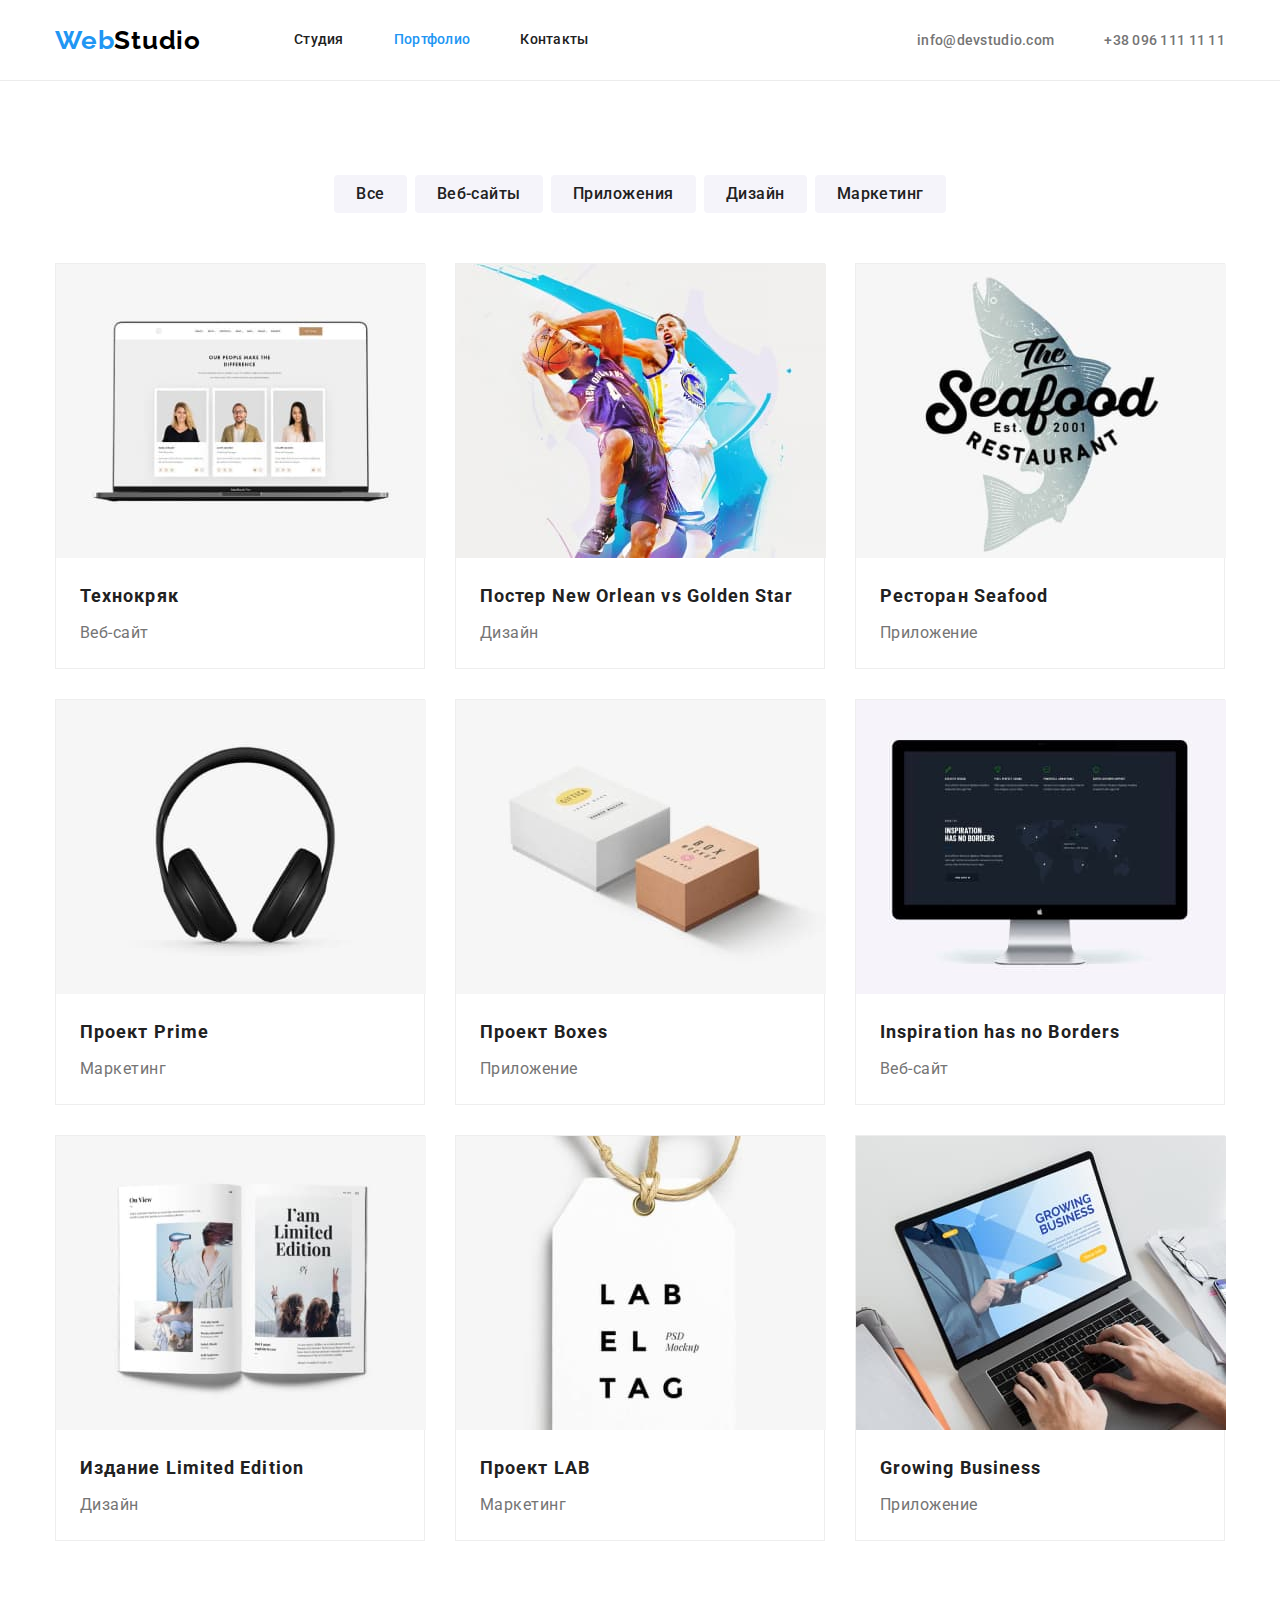
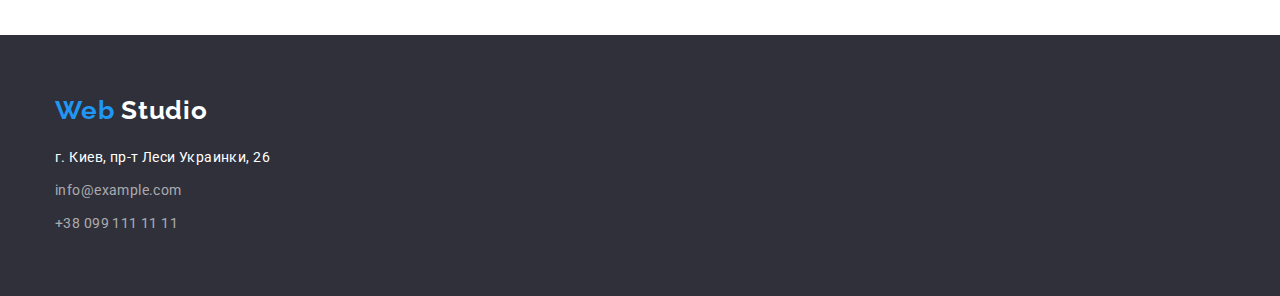
==== portfolio.html @ 49284ab3 "добавил фон в герое и список для иконок в команде" ====
<!DOCTYPE html>
<html lang="ru">
  <head>
    <meta charset="UTF-8" />
    <meta http-equiv="X-UA-Compatible" content="IE=edge" />
    <meta name="viewport" content="width=device-width, initial-scale=1.0" />
    <title>Document</title>
    <link rel="preconnect" href="https://fonts.googleapis.com" />
    <link rel="preconnect" href="https://fonts.gstatic.com" crossorigin />
    <link
      href="https://fonts.googleapis.com/css2?family=Raleway:wght@700&family=Roboto:wght@400;500;700;900&display=swap"
      rel="stylesheet"
    />
    <link
      rel="stylesheet"
      href="https://cdnjs.cloudflare.com/ajax/libs/modern-normalize/1.1.0/modern-normalize.min.css"
    />
    <link rel="stylesheet" href="./css/styles.css" />
  </head>
  <body>
    <!--ШАПКА-->
    <header class="header">
      <div class="container">
        <a class="header-link-main link" href=""
          >Web<span class="header-color">Studio</span></a
        >
        <nav class="header-navigation">
          <ul class="header-list list">
            <li class="header-item">
              <a class="header-link link" href="./index.html">Студия</a>
            </li>
            <li class="header-item">
              <a class="header-link link current" href="">Портфолио</a>
            </li>
            <li class="header-item">
              <a class="header-link link" href="">Контакты</a>
            </li>
          </ul>
        </nav>
        <ul class="header-list-contacts list">
          <li>
            <a class="header-link-mail link" href="">info@devstudio.com</a>
          </li>
          <li><a class="header-link-tel link" href="">+38 096 111 11 11</a></li>
        </ul>
      </div>
    </header>
    <!--ПОРТФОЛИО-->
    <main>
      <section class="section-portfolio">
        <div class="container">
          <h1 class="visually-hidden">Портфолио</h1>
          <ul class="section-portfolio-list list">
            <li class="section-portfolio-item">
              <button class="section-portfolio-btn" type="button">Все</button>
            </li>
            <li class="section-portfolio-item">
              <button class="section-portfolio-btn" type="button">
                Веб-сайты
              </button>
            </li>
            <li class="section-portfolio-item">
              <button class="section-portfolio-btn" type="button">
                Приложения
              </button>
            </li>
            <li class="section-portfolio-item">
              <button class="section-portfolio-btn" type="button">
                Дизайн
              </button>
            </li>
            <li class="section-portfolio-item">
              <button class="section-portfolio-btn" type="button">
                Маркетинг
              </button>
            </li>
          </ul>
        </div>
        <div class="container">
          <ul class="section-portfolio-list-second list">
            <li class="section-portfolio-item-second">
              <a class="section-portfolio-link link" href="">
                <img
                  class="section-portfolio-item-photo"
                  src="./img/portfolio-img1.jpg"
                  alt="ноутбук"
                  width="370"
                />
                <div class="portfolio-name">
                  <h2 class="section-portfolio-title">Технокряк</h2>
                  <p class="section-portfolio-text">Веб-сайт</p>
                </div>
              </a>
            </li>
            <li class="section-portfolio-item-second">
              <a class="section-portfolio-link link" href="">
                <img
                  class="section-portfolio-item-photo"
                  src="./img/portfolio-img2.jpg"
                  alt="баскетболисты"
                  width="370"
                />
                <div class="portfolio-name">
                  <h2 class="section-portfolio-title">
                    Постер New Orlean vs Golden Star
                  </h2>
                  <p class="section-portfolio-text">Дизайн</p>
                </div>
              </a>
            </li>

            <li class="section-portfolio-item-second">
              <a class="section-portfolio-link link" href="">
                <img
                  class="section-portfolio-item-photo"
                  src="./img/portfolio-img3.jpg"
                  alt="название ресторана"
                  width="370"
                />
                <div class="portfolio-name">
                  <h2 class="section-portfolio-title">Ресторан Seafood</h2>
                  <p class="section-portfolio-text">Приложение</p>
                </div>
              </a>
            </li>
            <li class="section-portfolio-item-second">
              <a class="section-portfolio-link link" href="">
                <img
                  class="section-portfolio-item-photo"
                  src="./img/portfolio-img4.jpg"
                  alt="наушники"
                  width="370"
                />
                <div class="portfolio-name">
                  <h2 class="section-portfolio-title">Проект Prime</h2>
                  <p class="section-portfolio-text">Маркетинг</p>
                </div>
              </a>
            </li>
            <li class="section-portfolio-item-second">
              <a class="section-portfolio-link link" href="">
                <img
                  class="section-portfolio-item-photo"
                  src="./img/portfolio-img5.jpg"
                  alt="коробки"
                  width="370"
                />
                <div class="portfolio-name">
                  <h2 class="section-portfolio-title">Проект Boxes</h2>
                  <p class="section-portfolio-text">Приложение</p>
                </div>
              </a>
            </li>
            <li class="section-portfolio-item-second">
              <a class="section-portfolio-link link" href="">
                <img
                  class="section-portfolio-item-photo"
                  src="./img/portfolio-img6.jpg"
                  alt="монитор"
                  width="370"
                />
                <div class="portfolio-name">
                  <h2 class="section-portfolio-title">
                    Inspiration has no Borders
                  </h2>
                  <p class="section-portfolio-text">Веб-сайт</p>
                </div>
              </a>
            </li>
            <li class="section-portfolio-item-second">
              <a class="section-portfolio-link link" href="">
                <img
                  class="section-portfolio-item-photo"
                  src="./img/portfolio-img7.jpg"
                  alt="книга"
                  width="370"
                />
                <div class="portfolio-name">
                  <h2 class="section-portfolio-title">
                    Издание Limited Edition
                  </h2>
                  <p class="section-portfolio-text">Дизайн</p>
                </div>
              </a>
            </li>
            <li class="section-portfolio-item-second">
              <a class="section-portfolio-link link" href="">
                <img
                  class="section-portfolio-item-photo"
                  src="./img/portfolio-img8.jpg"
                  alt="лейба"
                  width="370"
                />
                <div class="portfolio-name">
                  <h2 class="section-portfolio-title">Проект LAB</h2>
                  <p class="section-portfolio-text">Маркетинг</p>
                </div>
              </a>
            </li>
            <li class="section-portfolio-item-second">
              <a class="section-portfolio-link link" href="">
                <img
                  class="section-portfolio-item-photo"
                  src="./img/portfolio-img9.jpg"
                  alt="макбук"
                  width="370"
                />
                <div class="portfolio-name">
                  <h2 class="section-portfolio-title">Growing Business</h2>
                  <p class="section-portfolio-text">Приложение</p>
                </div>
              </a>
            </li>
          </ul>
        </div>
      </section>
    </main>
    <!--ПОДВАЛ-->
    <footer class="footer">
      <div class="container">
        <a class="footer-link-main link" href=""
          >Web <span class="footer-color">Studio</span></a
        >
        <address>
          <a
            class="footer-link-address link"
            href="https://goo.gl/maps/H8JGHKrWeRsaUYGS6"
            target="_blank"
            rel="noopener noindex nofollow"
            >г. Киев, пр-т Леси Украинки, 26</a
          >
        </address>
        <ul class="footer-list list">
          <li>
            <a class="footer-link-mail link" href="mailto:info@example.com"
              >info@example.com</a
            >
          </li>
          <li>
            <a class="footer-link-tel link" href="tel:+380991111111"
              >+38 099 111 11 11</a
            >
          </li>
        </ul>
      </div>
    </footer>
  </body>
</html>
---- css/styles.css ----
:root {
  --header-color: #2196f3;
  --title-color: #212121;
  --text-color: #757575;
}
body {
  font-family: "Roboto", "Raleway", sans-serif;
  color: #000000;
}

.link {
  text-decoration: none;
}
.list {
  padding: 0;
  margin: 0;
  list-style: none;
}
.container {
  width: 1200px;
  margin: 0 auto;
  padding-left: 15px;
  padding-right: 15px;
}
/* ----------------------ШАПКА-------------------------- */

.header {
  border-bottom: 1px solid #ececec;
}
.header .container {
  display: flex;
  align-items: center;
}
.header-link-main {
  margin-right: 93px;

  font-family: "Raleway";
  font-weight: 700;
  font-size: 26px;
  line-height: 1.19;
  letter-spacing: 0.03em;
  color: var(--header-color);
}
.header-list {
  display: flex;
}
.header-item:not(:last-child) {
  margin-right: 50px;
}
.header-color {
  color: #000000;
}
.header-link {
  padding: 32px 0px;

  display: block;
  font-weight: 500;
  font-size: 14px;
  line-height: 1.14;
  letter-spacing: 0.02em;
  color: #212121;
}
.current {
  color: var(--header-color);
}
.header-link:hover,
.header-link:focus {
  color: var(--header-color);
}

.header-list-contacts {
  display: flex;
  margin-left: auto;
}
.header-link-mail,
.header-link-tel {
  padding: 32px 0px;

  font-family: "Roboto";
  font-style: normal;
  font-weight: 500;
  font-size: 14px;
  line-height: 1.14;
  letter-spacing: 0.02em;
  color: #757575;
}
.header-link-tel {
  margin-left: 50px;
}
.header-link-tel:hover,
.header-link-tel:focus {
  color: var(--header-color);
}
.header-link-mail:hover,
.header-link-mail:focus {
  color: var(--header-color);
}
/* -------------------ЗАКАЗ УСЛУГ------------------ */
.section-service {
  background-color: #2f303a;
  text-align: center;
  padding-top: 200px;
  padding-bottom: 200px;
  background-image: linear-gradient(
      rgba(47, 48, 58, 0.4),
      rgba(47, 48, 58, 0.4)
    ),
    url(../img/hero-dg.jpg);
  background-repeat: no-repeat;
  background-size: cover;
  max-width: 1600px;
  margin: 0 auto;
  background-position: center;
}
.section-service-title {
  margin-top: 0;
  margin-bottom: 30px;
  margin-left: auto;
  margin-right: auto;
  width: 696px;

  font-weight: 900;
  font-size: 44px;
  line-height: 1.36;
  letter-spacing: 0.06em;
  text-transform: uppercase;
  color: #ffffff;
}

.section-service-btn {
  border-radius: 4px;
  padding: 10px 32px;

  font-family: "Roboto";
  font-style: normal;
  font-weight: 700;
  font-size: 16px;
  line-height: 1.88;
  align-items: center;
  letter-spacing: 0.06em;
  cursor: pointer;
  color: #ffffff;
  background-color: #2196f3;
}
.section-service-btn:hover {
  background-color: #188ce8;
}
/* -----------------------СФЕРА ДЕЯТЕЛЬНОСТИ------------------------ */
.visually-hidden {
  position: absolute;
  width: 1px;
  height: 1px;
  margin: -1px;
  border: 0;
  padding: 0;
  white-space: nowarp;
  clip-path: insert(100%);
  clip: rect(0 0 0 0);
  overflow: hidden;
}
.section-reality {
  padding: 94px 0px;
}
.section-reality-list {
  display: flex;
}
.section-reality-title {
  margin-top: 0px;
  margin-bottom: 10px;

  font-weight: 700;
  font-size: 14px;
  line-height: 1.14;
  letter-spacing: 0.03em;
  text-transform: uppercase;
  color: var(--title-color);
}
.section-reality-item {
  width: 270px;
}
.section-reality-item:not(:last-child) {
  margin-right: 30px;
}
.section-reality-text {
  margin-top: 0px;
  margin-bottom: 0px;

  font-size: 14px;
  line-height: 1.71;
  letter-spacing: 0.03em;
  color: var(--text-color);
}
/* ------------------ЧЕМ ЗАНИМАЮТСЯ-------------------------- */
.section-class {
  padding-bottom: 94px;
}
.section-class-list {
  display: flex;
  justify-content: center;
}
.section-class-item:not(:last-child) {
  margin-right: 30px;
}
.section-class-title {
  margin-top: 0;
  margin-bottom: 50px;

  font-weight: 700;
  font-size: 36px;
  line-height: 1.17;
  text-align: center;
  letter-spacing: 0.03em;
  color: var(--title-color);
}
/* --------------------КОМАНДА------------------------------- */
.section-team {
  background-color: #f5f4fa;
  padding: 94px 0px;
}
.section-team-title {
  margin-top: 0;
  margin-bottom: 50px;

  font-weight: 700;
  font-size: 36px;
  line-height: 1.17;
  text-align: center;
  letter-spacing: 0.03em;
  color: var(--title-color);
}
.section-team-list {
  display: flex;
  flex-wrap: wrap;
  margin-left: -30px;
}
.section-team-item {
  width: calc(100% / 4 - 30px);
  margin-left: 30px;
  background: #ffffff;
  box-shadow: 0px 1px 3px rgba(0, 0, 0, 0.12), 0px 1px 1px rgba(0, 0, 0, 0.14),
    0px 2px 1px rgba(0, 0, 0, 0.2);
  border-radius: 0px 0px 4px 4px;
}
.section-team-item-photo {
  display: block;
}
.team-name {
  padding: 30px 0px;
}
.section-team-title-second {
  margin-top: 0;
  margin-bottom: 10px;

  font-weight: 500;
  font-size: 16px;
  line-height: 1.19;
  text-align: center;
  letter-spacing: 0.03em;
  color: var(--title-color);
}
.section-team-text {
  margin-top: 0px;
  margin-bottom: 0px;
  font-size: 16px;
  line-height: 1.19;
  text-align: center;
  letter-spacing: 0.03em;
  color: var(--text-color);
  margin-bottom: 16px;
}
.team-soc-list {
  display: flex;
  justify-content: center;
}
.team-soc-item + .team-soc-item {
  margin-left: 10px;
}
.team-soc-link {
  width: 44px;
  height: 44px;
  background-color: tomato;
  border-radius: 50%;
  display: block;
}
/* ---------------------ПОДВАЛ----------------------------- */
.footer {
  background-color: #2f303a;
  padding-top: 60px;
  padding-bottom: 60px;
}
.footer-link-main {
  display: block;
  margin-top: 0px;
  margin-bottom: 20px;

  font-family: "Raleway";
  font-weight: 700;
  font-size: 26px;
  line-height: 1.19;
  letter-spacing: 0.03em;
  color: #2196f3;
}
.footer-color {
  color: #ffffff;
}
.footer-link-address {
  display: block;
  margin-bottom: 9px;

  font-weight: 400;
  font-size: 14px;
  line-height: 1.71;
  letter-spacing: 0.03em;
  font-style: normal;
  color: #ffffff;
}
.footer-link-mail {
  display: block;
  margin-bottom: 9px;
  font-weight: 400;
  font-size: 14px;
  line-height: 1.71;
  letter-spacing: 0.03em;
  color: rgba(255, 255, 255, 0.6);
}
.footer-link-tel {
  font-weight: 400;
  font-size: 14px;
  line-height: 1.71;
  letter-spacing: 0.03em;
  color: rgba(255, 255, 255, 0.6);
}
/* ----------------ПОРТФОЛИО---------------------- */
.section-portfolio {
  padding: 94px 0px;
}
.section-portfolio-list {
  display: flex;
  justify-content: center;
  margin-bottom: 50px;
}
.section-portfolio-item:not(:last-child) {
  margin-right: 8px;
}
.section-portfolio-btn {
  padding: 6px 22px;

  font-family: "Roboto";
  font-style: normal;
  font-weight: 500;
  font-size: 16px;
  line-height: 1.62;
  text-align: center;
  letter-spacing: 0.03em;
  cursor: pointer;
  color: #212121;
  background: #f5f4fa;
  border-radius: 4px;
  border: #f5f4fa;
}
.section-portfolio-btn:hover,
.section-portfolio-btn:focus {
  color: #ffffff;
  background-color: #2196f3;
}
.section-portfolio-list-second {
  display: flex;
  flex-wrap: wrap;
  margin-left: -30px;
  margin-bottom: -30px;
}
.section-portfolio-item-second {
  width: calc(100% / 3 - 30px);
  margin-left: 30px;
  margin-bottom: 30px;
  background: #ffffff;
  border: 1px solid #eeeeee;
  box-sizing: border-box;
}
.section-portfolio-item-photo {
  display: block;
}
.portfolio-name {
  padding: 20px 24px;
}
.section-portfolio-title {
  margin-top: 0;
  margin-bottom: 4px;

  font-weight: 700;
  font-size: 18px;
  line-height: 2;
  letter-spacing: 0.06em;
  color: var(--title-color);
}
.section-portfolio-text {
  margin-top: 0px;
  margin-bottom: 0px;

  font-size: 16px;
  line-height: 1.88;
  letter-spacing: 0.03em;
  color: var(--text-color);
}
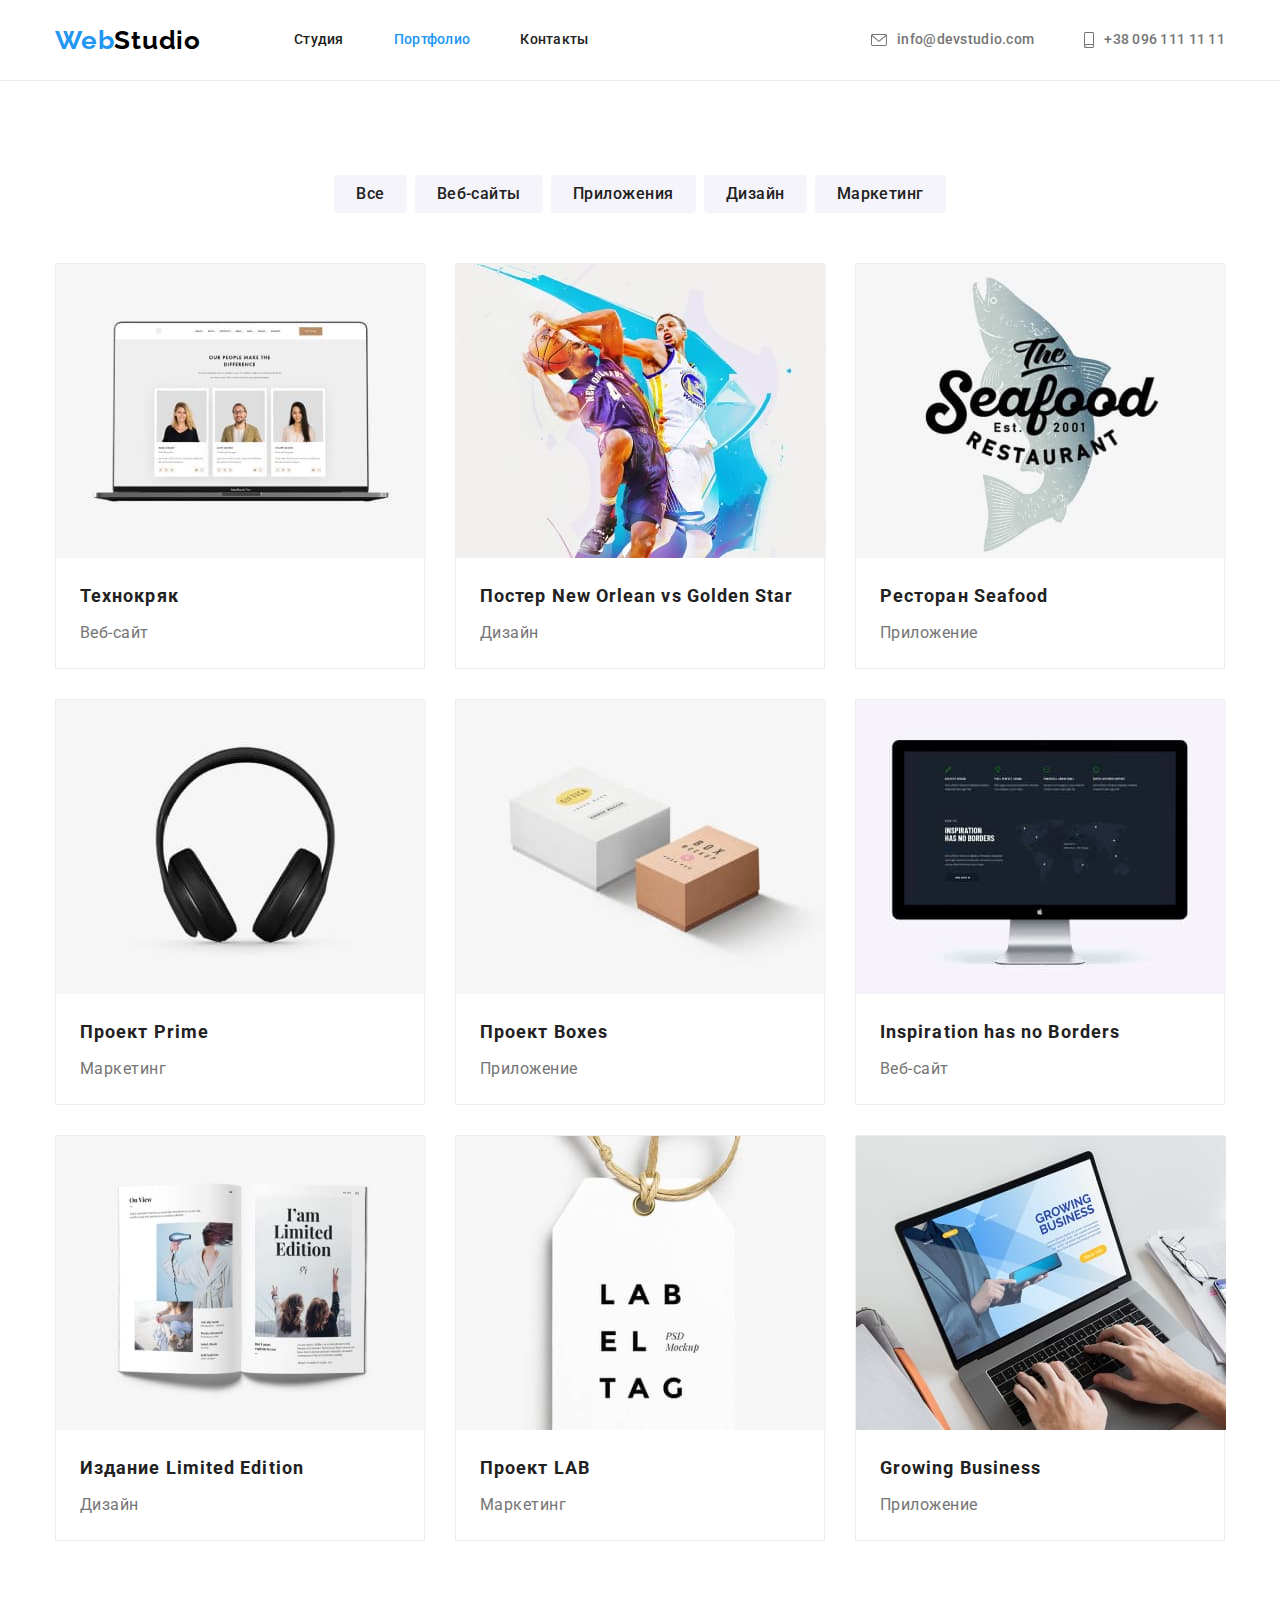
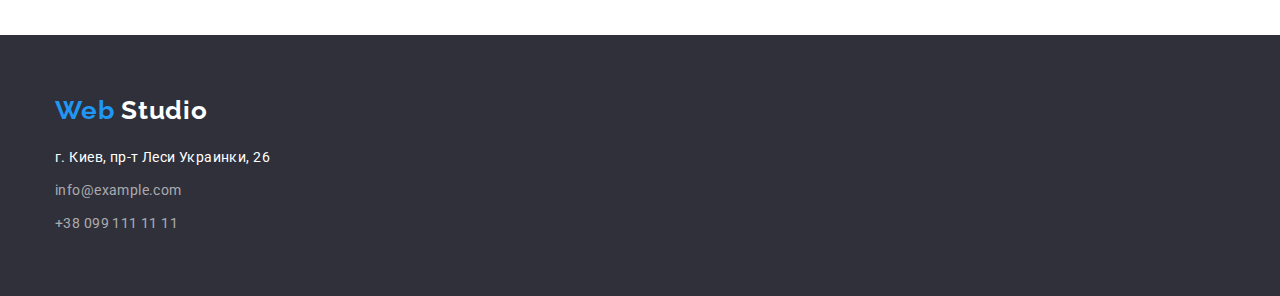
==== commit efdb9bd9: "сделал мейн" ====
--- a/portfolio.html
+++ b/portfolio.html
@@ -39,9 +39,21 @@
         </nav>
         <ul class="header-list-contacts list">
           <li>
-            <a class="header-link-mail link" href="">info@devstudio.com</a>
-          </li>
-          <li><a class="header-link-tel link" href="">+38 096 111 11 11</a></li>
+            <a class="header-link-mail link" href="">
+              <svg class="link-mail-icon" width="16" height="12">
+                <use href="./img/symbol-defs.svg#icon-envelope-hover"></use>
+              </svg>
+              info@devstudio.com</a
+            >
+          </li>
+          <li>
+            <a class="header-link-tel link" href="">
+              <svg class="link-tel-icon" width="10" height="16">
+                <use href="./img/symbol-defs.svg#icon-smartphone"></use>
+              </svg>
+              +38 096 111 11 11</a
+            >
+          </li>
         </ul>
       </div>
     </header>
--- a/css/styles.css
+++ b/css/styles.css
@@ -75,6 +75,9 @@
 .header-link-mail,
 .header-link-tel {
   padding: 32px 0px;
+  display: flex;
+  justify-content: center;
+  align-items: center;
 
   font-family: "Roboto";
   font-style: normal;
@@ -84,8 +87,16 @@
   letter-spacing: 0.02em;
   color: #757575;
 }
+.link-mail-icon {
+  fill: currentColor;
+  margin-right: 10px;
+}
 .header-link-tel {
   margin-left: 50px;
+}
+.link-tel-icon {
+  fill: currentColor;
+  margin-right: 10px;
 }
 .header-link-tel:hover,
 .header-link-tel:focus {
@@ -105,7 +116,7 @@
       rgba(47, 48, 58, 0.4),
       rgba(47, 48, 58, 0.4)
     ),
-    url(../img/hero-dg.jpg);
+    url(../img/hero-bg.jpg);
   background-repeat: no-repeat;
   background-size: cover;
   max-width: 1600px;
@@ -164,6 +175,16 @@
 .section-reality-list {
   display: flex;
 }
+.container-icon {
+  width: 270px;
+  height: 120px;
+  background-color: #f5f4fa;
+  border-radius: 4px;
+  display: flex;
+  justify-content: center;
+  align-items: center;
+  margin-bottom: 30px;
+}
 .section-reality-title {
   margin-top: 0px;
   margin-bottom: 10px;
@@ -278,9 +299,64 @@
 .team-soc-link {
   width: 44px;
   height: 44px;
-  background-color: tomato;
   border-radius: 50%;
-  display: block;
+  display: flex;
+  justify-content: center;
+  align-items: center;
+  color: #afb1b8;
+}
+.team-soc-icon {
+  fill: currentColor;
+}
+
+.team-soc-link:focus,
+.team-soc-link:hover {
+  background-color: #2196f3;
+  color: #ffffff;
+}
+
+/* --------------------КЛИЕНТЫ------------------------------ */
+.section-clients {
+  padding-top: 94px;
+  padding-bottom: 94px;
+}
+.section-clients-title {
+  margin-top: 0;
+  margin-bottom: 50px;
+
+  font-weight: 700;
+  font-size: 36px;
+  line-height: 1.17;
+  text-align: center;
+  letter-spacing: 0.03em;
+}
+.section-clients-list {
+  display: flex;
+  justify-content: center;
+  align-items: center;
+  /* color: #afb1b8; */
+}
+
+.section-clients-link {
+  display: flex;
+  justify-content: center;
+  align-items: center;
+  width: 170px;
+  height: 92px;
+  border-radius: 4px;
+  border: 1px solid #afb1b8;
+  color: #afb1b8;
+}
+.section-clients-icon {
+  fill: currentColor;
+}
+.section-clients-link:focus,
+.section-clients-link:hover {
+  color: #2196f3;
+  border: 1px solid #2196f3;
+}
+.section-clients-item:not(:last-child) {
+  margin-right: 30px;
 }
 /* ---------------------ПОДВАЛ----------------------------- */
 .footer {
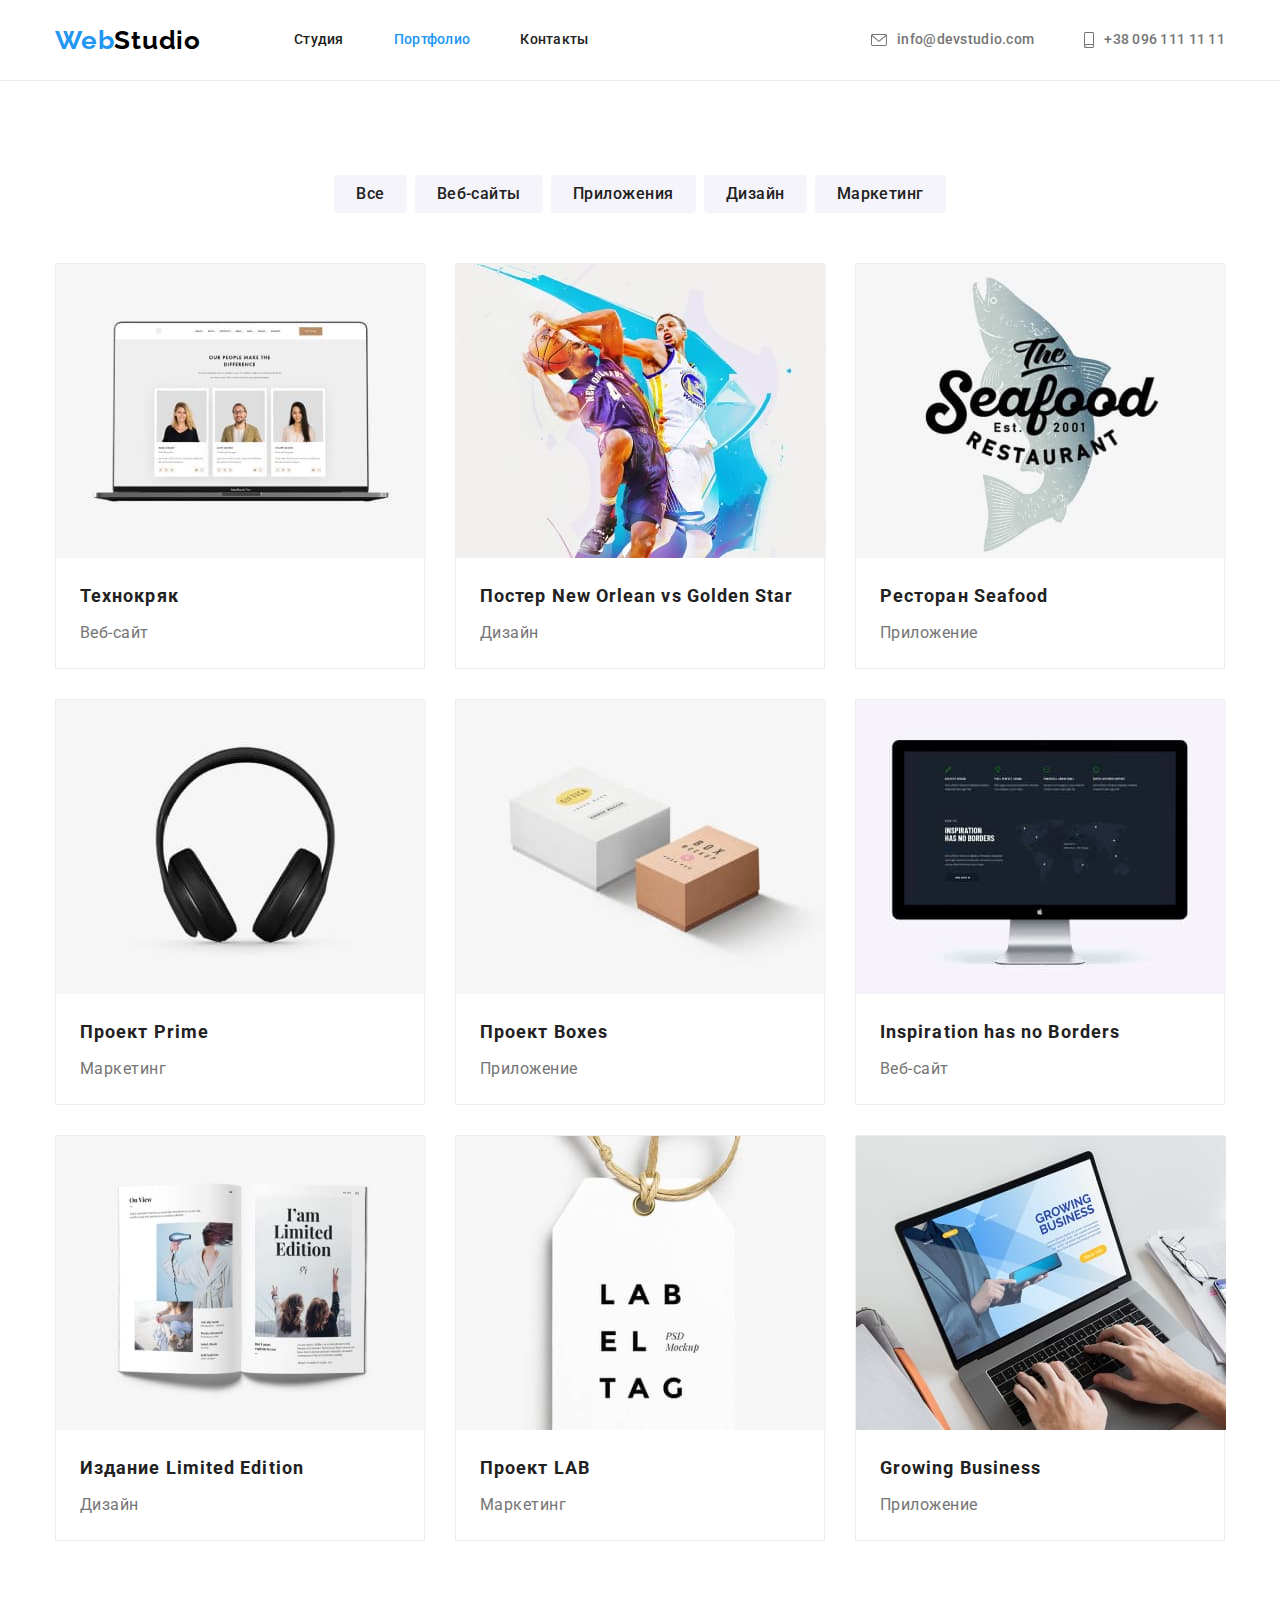
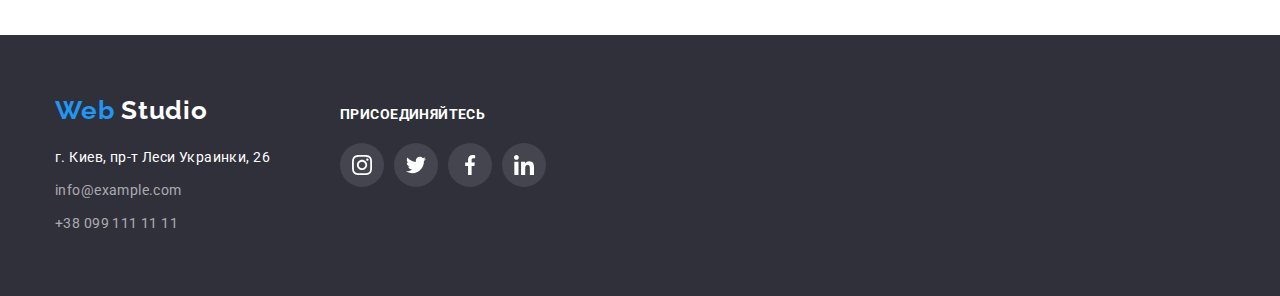
==== commit 6a71898b: "завершение 4 работы" ====
--- a/portfolio.html
+++ b/portfolio.html
@@ -230,10 +230,11 @@
     <!--ПОДВАЛ-->
     <footer class="footer">
       <div class="container">
+        <div class="footer-left-container">
         <a class="footer-link-main link" href=""
           >Web <span class="footer-color">Studio</span></a
         >
-        <address>
+        <address class="footer-address">
           <a
             class="footer-link-address link"
             href="https://goo.gl/maps/H8JGHKrWeRsaUYGS6"
@@ -243,18 +244,57 @@
           >
         </address>
         <ul class="footer-list list">
-          <li>
+          <li class="footer-item">
             <a class="footer-link-mail link" href="mailto:info@example.com"
               >info@example.com</a
             >
           </li>
-          <li>
+          <li class="footer-item">
             <a class="footer-link-tel link" href="tel:+380991111111"
               >+38 099 111 11 11</a
             >
           </li>
         </ul>
+    </div>
+      <div>
+        <h2 class="footer-title">присоединяйтесь</h2>
+        <ul class="footer-soc-list list">
+          <li class="footer-soc-item">
+            <a href="" class="footer-soc-link">
+              <svg class="footer-icon" 
+                  width="20"
+                  height="20">
+                <use
+                  href="./img/symbol-defs.svg#icon-instagram"
+                ></use>
+              </svg>
+            </a>
+          </li>
+          <li class="footer-soc-item"><a href="" class="footer-soc-link">
+          <svg class="footer-icon"
+                  width="20"
+                  height="20">
+                <use
+                  href="./img/symbol-defs.svg#icon-twitter"
+                ></use></li></a>
+          <li class="footer-soc-item"><a href="" class="footer-soc-link">
+          <svg class="footer-icon"
+                  width="20"
+                  height="20">
+                <use
+                  href="./img/symbol-defs.svg#icon-facebook"
+                ></use></li></a>
+          <li class="footer-soc-item">
+            <a href="" class="footer-soc-link">
+          <svg class="footer-icon" 
+                  width="20"
+                  height="20">
+                <use
+                  href="./img/symbol-defs.svg#icon-linkedin"
+                ></use></li></a>
+        </ul>
       </div>
+        </div>
     </footer>
   </body>
 </html>
--- a/css/styles.css
+++ b/css/styles.css
@@ -358,12 +358,16 @@
 .section-clients-item:not(:last-child) {
   margin-right: 30px;
 }
+
 /* ---------------------ПОДВАЛ----------------------------- */
 .footer {
   background-color: #2f303a;
   padding-top: 60px;
   padding-bottom: 60px;
 }
+.footer .container {
+  display: flex;
+}
 .footer-link-main {
   display: block;
   margin-top: 0px;
@@ -405,6 +409,43 @@
   line-height: 1.71;
   letter-spacing: 0.03em;
   color: rgba(255, 255, 255, 0.6);
+}
+.footer-title {
+  margin-top: 12;
+  margin-bottom: 20px;
+
+  font-weight: 700;
+  font-size: 14px;
+  line-height: 1.14;
+  letter-spacing: 0.03em;
+  text-transform: uppercase;
+  color: #ffffff;
+}
+.footer-left-container {
+  margin-right: 70px;
+}
+.footer-soc-list {
+  display: flex;
+}
+.footer-soc-link {
+  width: 44px;
+  height: 44px;
+  border-radius: 50%;
+  display: flex;
+  justify-content: center;
+  align-items: center;
+  background-color: rgba(255, 255, 255, 0.1);
+  color: #ffffff;
+}
+.footer-icon {
+  fill: currentColor;
+}
+.footer-soc-item + .footer-soc-item {
+  margin-left: 10px;
+}
+.footer-soc-link:focus,
+.footer-soc-link:hover {
+  background-color: #2196f3;
 }
 /* ----------------ПОРТФОЛИО---------------------- */
 .section-portfolio {
@@ -438,6 +479,8 @@
 .section-portfolio-btn:focus {
   color: #ffffff;
   background-color: #2196f3;
+  box-shadow: 0px 3px 1px rgba(0, 0, 0, 0.1), 0px 1px 2px rgba(0, 0, 0, 0.08),
+    0px 2px 2px rgba(0, 0, 0, 0.12);
 }
 .section-portfolio-list-second {
   display: flex;
